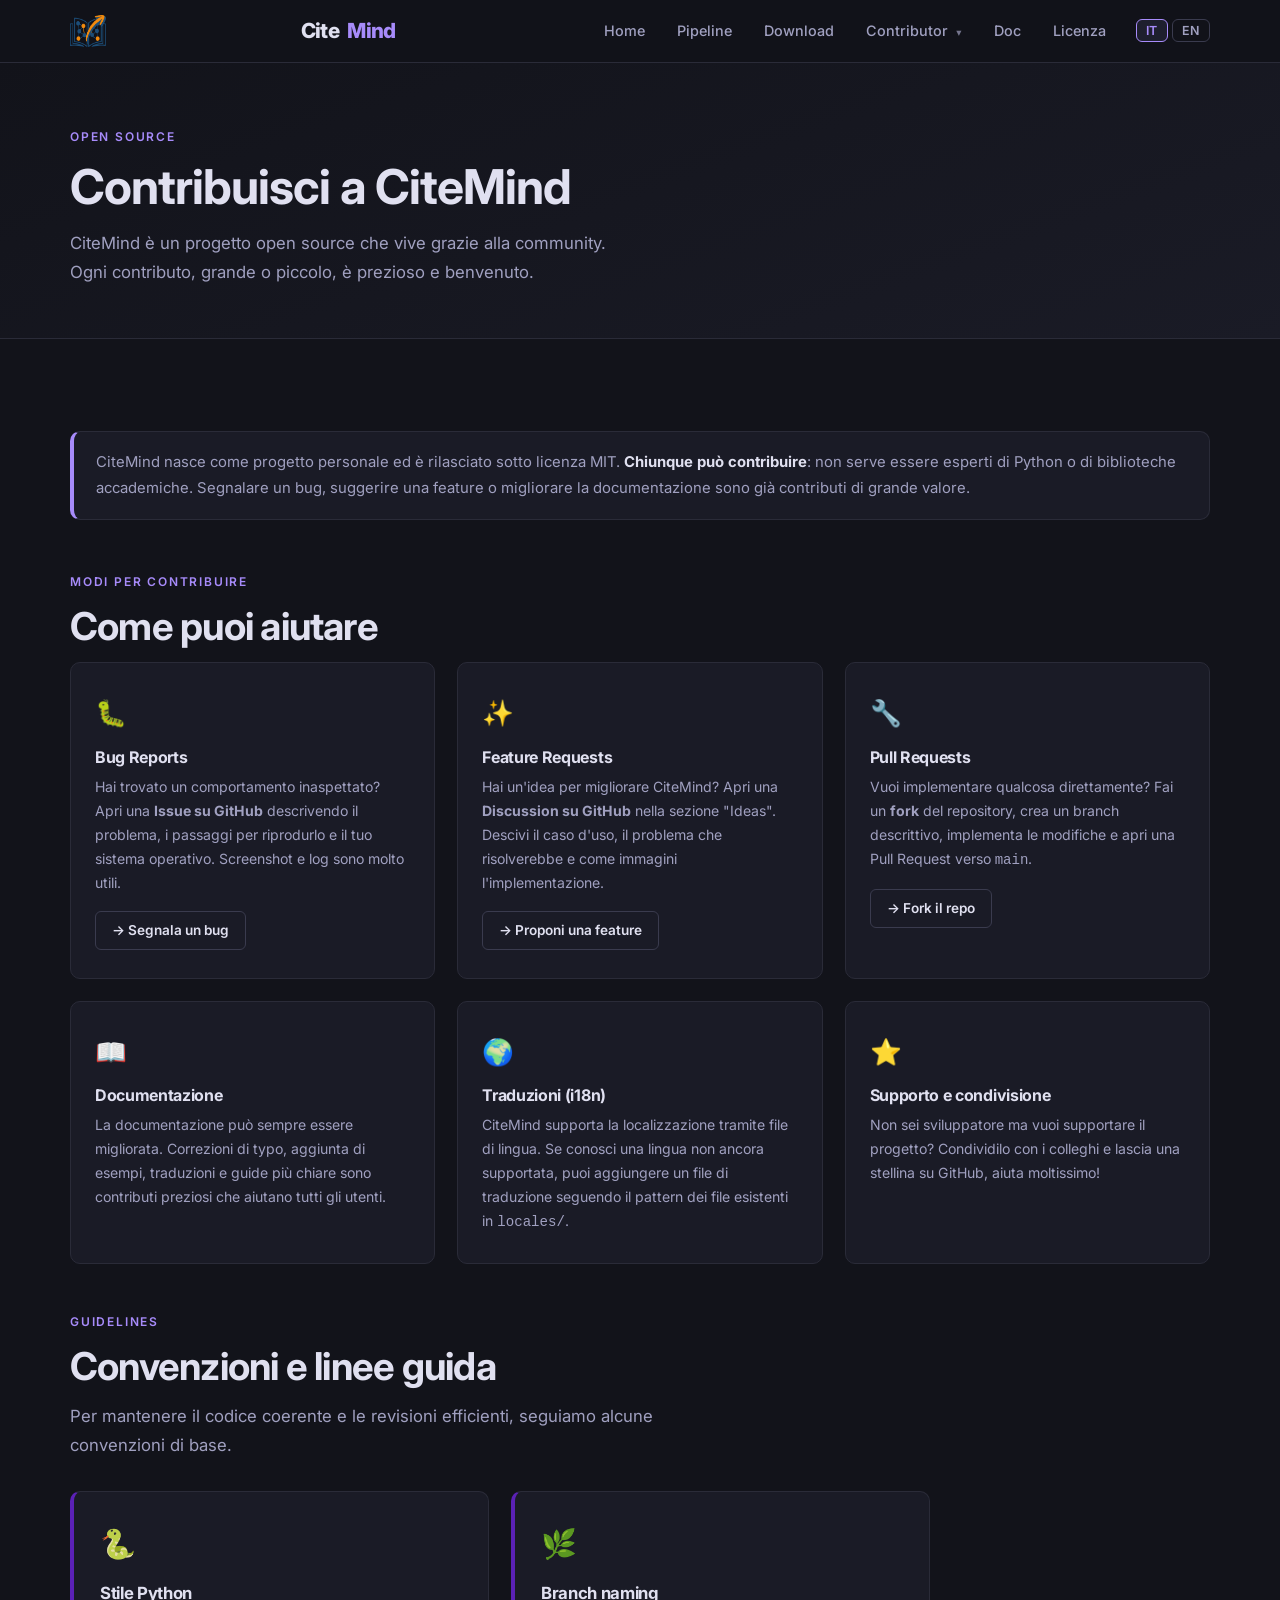
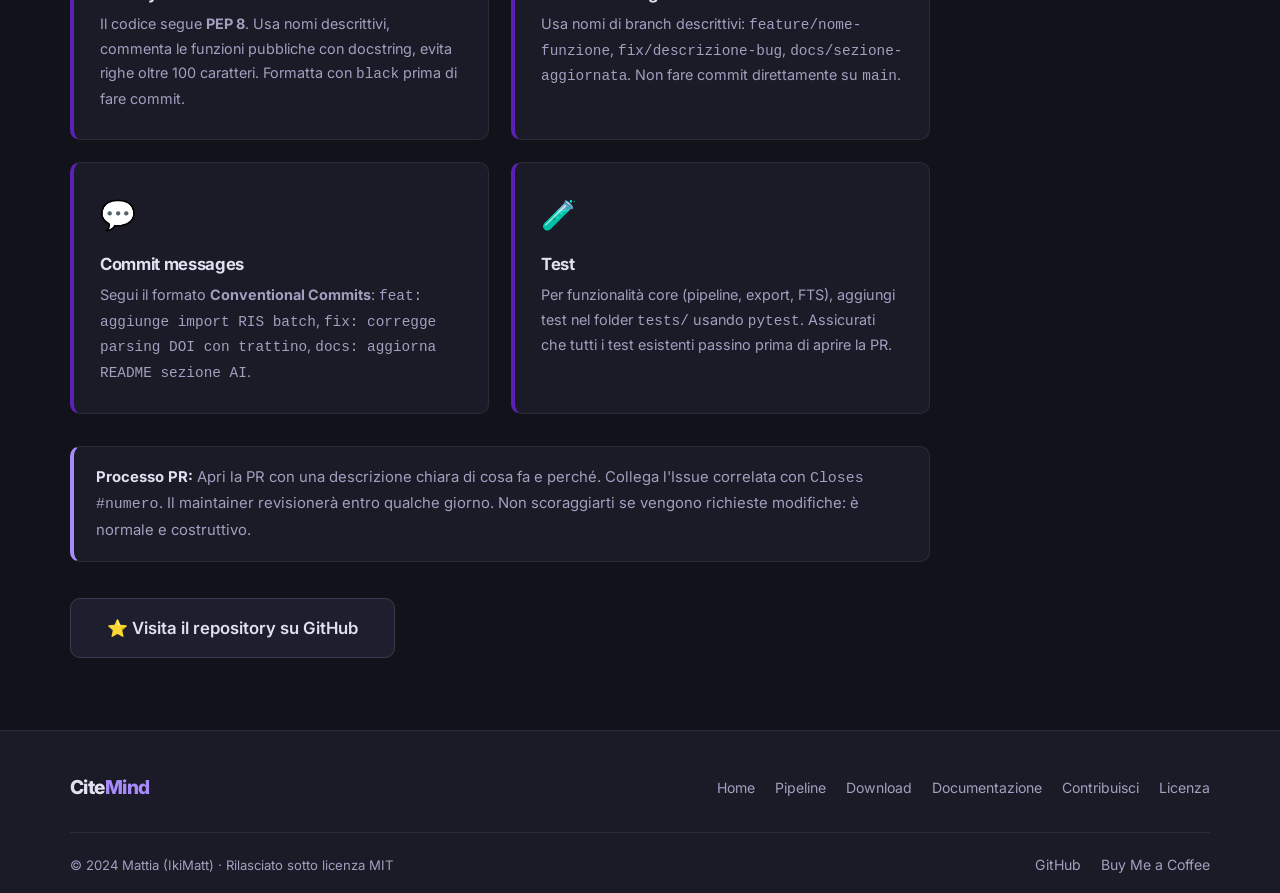
==== contributor.html @ 0aa98cbd "Update contributor.html" ====
<!DOCTYPE html>
<html lang="it">
<head>
  <meta charset="UTF-8" />
  <meta name="viewport" content="width=device-width, initial-scale=1.0" />
  <title>
    <span class="lang-it">Contributor – CiteMind</span>
    <span class="lang-en">Contribute – CiteMind</span>
  </title>
  <meta name="description" class="lang-it" content="Scopri come contribuire a CiteMind: bug report, feature request, pull request. Il progetto è open source e accoglie contributi dalla community." />
  <meta name="description" class="lang-en" content="Discover how to contribute to CiteMind: bug reports, feature requests, pull requests. The project is open-source and welcomes community contributions." />
  <link rel="preconnect" href="https://fonts.googleapis.com" />
  <link rel="preconnect" href="https://fonts.gstatic.com" crossorigin />
  <link href="https://fonts.googleapis.com/css2?family=Inter:wght@400;500;600;700;800&display=swap" rel="stylesheet" />
  <link rel="stylesheet" href="style.css" />
  <script src="lang.js"></script>
</head>
<body>

<!-- ── Header ─────────────────────────────────────────────── -->
<header>
  <nav class="container">
    <img src="Logo.png" alt="CiteMind Logo" class="logo-img" width="36" height="32">
    <a href="index.html" class="nav-logo">Cite<span class="logo-accent">Mind</span></a>
    <ul class="nav-links">
      <li><a href="index.html">Home</a></li>
      <li><a href="pipeline.html">Pipeline</a></li>
      <li><a href="download.html">Download</a></li>
      <li class="dropdown">
        <span class="active">Contributor <span class="dropdown-caret">▾</span></span>
        <ul class="dropdown-menu">
          <li><a href="contributor.html"><span class="lang-it">Come contribuire</span><span class="lang-en">How to contribute</span></a></li>
          <li><a href="creator.html"><span class="lang-it">Il Creatore</span><span class="lang-en">The Creator</span></a></li>
        </ul>
      </li>
      <li><a href="doc.html">Doc</a></li>
      <li><a href="licence.html"><span class="lang-it">Licenza</span><span class="lang-en">Licence</span></a></li>
      <li class="lang-switcher">
        <button class="lang-btn" data-lang="it">IT</button>
        <button class="lang-btn" data-lang="en">EN</button>
      </li>
    </ul>
  </nav>
</header>

<!-- ── Page Hero ──────────────────────────────────────────── -->
<section class="page-hero">
  <div class="container">
    <div class="section-label">Open Source</div>
    <h1>
      <span class="lang-it">Contribuisci a CiteMind</span>
      <span class="lang-en">Contribute to CiteMind</span>
    </h1>
    <p>
      <span class="lang-it">CiteMind è un progetto open source che vive grazie alla community. Ogni contributo, grande o piccolo, è prezioso e benvenuto.</span>
      <span class="lang-en">CiteMind is an open-source project that welcomes contributions of all kinds. Whether you find a bug, have an idea, or want to write code — every contribution counts.</span>
    </p>
  </div>
</section>

<!-- ── Intro ──────────────────────────────────────────────── -->
<section>
  <div class="container">
    <div class="info-box">
      <p>
        <span class="lang-it">CiteMind nasce come progetto personale ed è rilasciato sotto licenza MIT. <strong>Chiunque può contribuire</strong>: non serve essere esperti di Python o di biblioteche accademiche. Segnalare un bug, suggerire una feature o migliorare la documentazione sono già contributi di grande valore.</span>
        <span class="lang-en">CiteMind started as a personal project and is released under the MIT licence. <strong>Anyone can contribute</strong>: you don't need to be an expert in Python or academic libraries. Reporting a bug, suggesting a feature, or improving the documentation are already highly valuable contributions.</span>
      </p>
    </div>

    <div style="margin-top: 52px;">
      <div class="section-label">
        <span class="lang-it">Modi per contribuire</span>
        <span class="lang-en">Ways to contribute</span>
      </div>
      <h2 class="section-title">
        <span class="lang-it">Come puoi aiutare</span>
        <span class="lang-en">How to contribute</span>
      </h2>
    </div>

    <div class="contrib-grid">

      <div class="contrib-card">
        <div class="contrib-icon">🐛</div>
        <h3>
          <span class="lang-it">Bug Reports</span>
          <span class="lang-en">Bug Reports</span>
        </h3>
        <p>
          <span class="lang-it">Hai trovato un comportamento inaspettato? Apri una <strong>Issue su GitHub</strong> descrivendo il problema, i passaggi per riprodurlo e il tuo sistema operativo. Screenshot e log sono molto utili.</span>
          <span class="lang-en">Found a bug? Open an issue on GitHub with steps to reproduce it, the expected vs actual behaviour, and your OS version. Screenshots and logs are very useful.</span>
        </p>
        <div style="margin-top: 16px;">
          <a href="https://github.com/IkiMatt/CiteMind/issues/new?template=bug_report.md" target="_blank" rel="noopener" class="btn btn-secondary" style="font-size:.85rem; padding: 7px 16px;">
            <span class="lang-it">→ Segnala un bug</span>
            <span class="lang-en">→ Report a bug</span>
          </a>
        </div>
      </div>

      <div class="contrib-card">
        <div class="contrib-icon">✨</div>
        <h3>
          <span class="lang-it">Feature Requests</span>
          <span class="lang-en">Feature Requests</span>
        </h3>
        <p>
          <span class="lang-it">Hai un'idea per migliorare CiteMind? Apri una <strong>Discussion su GitHub</strong> nella sezione "Ideas". Descivi il caso d'uso, il problema che risolverebbe e come immagini l'implementazione.</span>
          <span class="lang-en">Have an idea for a new feature? Open a GitHub Discussion to share it with the community. Describe the use case, the problem it solves, and how you envision the implementation.</span>
        </p>
        <div style="margin-top: 16px;">
          <a href="https://github.com/IkiMatt/CiteMind/discussions/new?category=ideas" target="_blank" rel="noopener" class="btn btn-secondary" style="font-size:.85rem; padding: 7px 16px;">
            <span class="lang-it">→ Proponi una feature</span>
            <span class="lang-en">→ Propose a feature</span>
          </a>
        </div>
      </div>

      <div class="contrib-card">
        <div class="contrib-icon">🔧</div>
        <h3>
          <span class="lang-it">Pull Requests</span>
          <span class="lang-en">Pull Requests</span>
        </h3>
        <p>
          <span class="lang-it">Vuoi implementare qualcosa direttamente? Fai un <strong>fork</strong> del repository, crea un branch descrittivo, implementa le modifiche e apri una Pull Request verso <code>main</code>.</span>
          <span class="lang-en">Fork the repository, create a descriptive branch, make your changes and open a Pull Request with a clear description towards <code>main</code>.</span>
        </p>
        <div style="margin-top: 16px;">
          <a href="https://github.com/IkiMatt/CiteMind/fork" target="_blank" rel="noopener" class="btn btn-secondary" style="font-size:.85rem; padding: 7px 16px;">
            <span class="lang-it">→ Fork il repo</span>
            <span class="lang-en">→ Fork the repo</span>
          </a>
        </div>
      </div>

      <div class="contrib-card">
        <div class="contrib-icon">📖</div>
        <h3>
          <span class="lang-it">Documentazione</span>
          <span class="lang-en">Documentation</span>
        </h3>
        <p>
          <span class="lang-it">La documentazione può sempre essere migliorata. Correzioni di typo, aggiunta di esempi, traduzioni e guide più chiare sono contributi preziosi che aiutano tutti gli utenti.</span>
          <span class="lang-en">Help improve documentation, fix typos or translate content. Even small improvements make a big difference.</span>
        </p>
      </div>

      <div class="contrib-card">
        <div class="contrib-icon">🌍</div>
        <h3>
          <span class="lang-it">Traduzioni (i18n)</span>
          <span class="lang-en">Translations</span>
        </h3>
        <p>
          <span class="lang-it">CiteMind supporta la localizzazione tramite file di lingua. Se conosci una lingua non ancora supportata, puoi aggiungere un file di traduzione seguendo il pattern dei file esistenti in <code>locales/</code>.</span>
          <span class="lang-en">CiteMind already supports i18n. Add or improve a translation by editing the language files in the repo.</span>
        </p>
      </div>

      <div class="contrib-card">
        <div class="contrib-icon">⭐</div>
        <h3>
          <span class="lang-it">Supporto e condivisione</span>
          <span class="lang-en">Star & Share</span>
        </h3>
        <p>
          <span class="lang-it">Non sei sviluppatore ma vuoi supportare il progetto? Condividilo con i colleghi e lascia una stellina su GitHub, aiuta moltissimo!</span>
          <span class="lang-en">The simplest way to support CiteMind: star it on GitHub and share it with colleagues who do academic research.</span>
        </p>
      </div>

    </div>

    <!-- Guidelines -->
    <div style="margin-top: 16px;">
      <div class="section-label">Guidelines</div>
      <h2 class="section-title">
        <span class="lang-it">Convenzioni e linee guida</span>
        <span class="lang-en">Conventions and guidelines</span>
      </h2>
      <p class="section-sub" style="margin-bottom: 32px;">
        <span class="lang-it">Per mantenere il codice coerente e le revisioni efficienti, seguiamo alcune convenzioni di base.</span>
        <span class="lang-en">To keep the code consistent and reviews efficient, we follow some basic conventions.</span>
      </p>
    </div>

    <div class="feature-grid" style="grid-template-columns: repeat(2, 1fr); max-width: 860px;">
      <div class="feature-card">
        <span class="card-icon">🐍</span>
        <h3>
          <span class="lang-it">Stile Python</span>
          <span class="lang-en">Python Style</span>
        </h3>
        <p>
          <span class="lang-it">Il codice segue <strong>PEP 8</strong>. Usa nomi descrittivi, commenta le funzioni pubbliche con docstring, evita righe oltre 100 caratteri. Formatta con <code>black</code> prima di fare commit.</span>
          <span class="lang-en">The code follows <strong>PEP 8</strong>. Use descriptive names, comment public functions with docstrings, avoid lines over 100 characters. Format with <code>black</code> before committing.</span>
        </p>
      </div>
      <div class="feature-card">
        <span class="card-icon">🌿</span>
        <h3>
          <span class="lang-it">Branch naming</span>
          <span class="lang-en">Branch naming</span>
        </h3>
        <p>
          <span class="lang-it">Usa nomi di branch descrittivi: <code>feature/nome-funzione</code>, <code>fix/descrizione-bug</code>, <code>docs/sezione-aggiornata</code>. Non fare commit direttamente su <code>main</code>.</span>
          <span class="lang-en">Use descriptive branch names: <code>feature/feature-name</code>, <code>fix/bug-description</code>, <code>docs/updated-section</code>. Do not commit directly to <code>main</code>.</span>
        </p>
      </div>
      <div class="feature-card">
        <span class="card-icon">💬</span>
        <h3>
          <span class="lang-it">Commit messages</span>
          <span class="lang-en">Commit messages</span>
        </h3>
        <p>
          <span class="lang-it">Segui il formato <strong>Conventional Commits</strong>: <code>feat: aggiunge import RIS batch</code>, <code>fix: corregge parsing DOI con trattino</code>, <code>docs: aggiorna README sezione AI</code>.</span>
          <span class="lang-en">Follow the <strong>Conventional Commits</strong> format: <code>feat: adds batch RIS import</code>, <code>fix: fixes DOI parsing with dash</code>, <code>docs: updates AI section in README</code>.</span>
        </p>
      </div>
      <div class="feature-card">
        <span class="card-icon">🧪</span>
        <h3>
          <span class="lang-it">Test</span>
          <span class="lang-en">Tests</span>
        </h3>
        <p>
          <span class="lang-it">Per funzionalità core (pipeline, export, FTS), aggiungi test nel folder <code>tests/</code> usando <code>pytest</code>. Assicurati che tutti i test esistenti passino prima di aprire la PR.</span>
          <span class="lang-en">For core features (pipeline, export, FTS), add tests in the <code>tests/</code> folder using <code>pytest</code>. Ensure all existing tests pass before opening the PR.</span>
        </p>
      </div>
    </div>

    <div class="info-box" style="margin-top: 32px; max-width: 860px;">
      <p>
        <span class="lang-it"><strong>Processo PR:</strong> Apri la PR con una descrizione chiara di cosa fa e perché. Collega l'Issue correlata con <code>Closes #numero</code>. Il maintainer revisionerà entro qualche giorno. Non scoraggiarti se vengono richieste modifiche: è normale e costruttivo.</span>
        <span class="lang-en"><strong>PR Process:</strong> Open the PR with a clear description of what it does and why. Link the related Issue with <code>Closes #number</code>. The maintainer will review within a few days. Do not get discouraged if changes are requested: it is normal and constructive.</span>
      </p>
    </div>

    <div style="margin-top: 36px;">
      <a href="https://github.com/IkiMatt/CiteMind" target="_blank" rel="noopener" class="btn github-btn btn-large">
        <span class="lang-it">⭐ Visita il repository su GitHub</span>
        <span class="lang-en">⭐ View on GitHub</span>
      </a>
    </div>

  </div>
</section>

<!-- ── Footer ─────────────────────────────────────────────── -->
<footer>
  <div class="container">
    <div class="footer-inner">
      <div class="footer-logo">Cite<span>Mind</span></div>
      <div class="footer-links">
        <a href="index.html">Home</a>
        <a href="pipeline.html">Pipeline</a>
        <a href="download.html">Download</a>
        <a href="doc.html"><span class="lang-it">Documentazione</span><span class="lang-en">Documentation</span></a>
        <a href="contributor.html"><span class="lang-it">Contribuisci</span><span class="lang-en">Contribute</span></a>
        <a href="licence.html"><span class="lang-it">Licenza</span><span class="lang-en">Licence</span></a>
      </div>
    </div>
    <div class="footer-bottom">
      <p>© 2024 Mattia (IkiMatt) · <span class="lang-it">Rilasciato sotto licenza MIT</span><span class="lang-en">Released under MIT License</span></p>
      <div class="footer-links">
        <a href="https://github.com/IkiMatt/CiteMind" target="_blank" rel="noopener">GitHub</a>
        <a href="https://buymeacoffee.com/ikimattia" target="_blank" rel="noopener">Buy Me a Coffee</a>
      </div>
    </div>
  </div>
</footer>

</body>
</html>
---- style.css ----
/* ============================================================
   CiteMind – style.css  (Dark Theme)
   ============================================================ */

/* ── Custom Properties ────────────────────────────────────── */
:root {
  --bg-base:        #12131a;
  --bg-surface:     #1a1b26;
  --bg-input:       #1e1f2e;
  --fg-base:        #e0e0f0;
  --fg-muted:       #a0a0c0;
  --accent:         #5b21b6;
  --accent-hover:   #6d28d9;
  --accent-light:   #7c3aed;
  --accent-badge:   #a78bfa;
  --border:         #2a2b38;
  --border-input:   #3a3b4e;
  --autosave:       #34d399;
  --danger:         #fca5a5;

  --radius-sm:  6px;
  --radius-md:  10px;
  --radius-lg:  16px;
  --shadow:     0 4px 24px rgba(0,0,0,.45);
  --transition: .2s ease;
  --font-body:  'Inter', system-ui, sans-serif;
  --font-mono:  'Fira Code', 'Consolas', monospace;
}

/* ── Reset ────────────────────────────────────────────────── */
*, *::before, *::after { box-sizing: border-box; margin: 0; padding: 0; }
html {
  scroll-behavior: smooth;
  font-size: 16px;
  background-color: var(--bg-base);
  color: var(--fg-base);
}

body {
  font-family: var(--font-body);
  background: var(--bg-base);
  color: var(--fg-base);
  line-height: 1.7;
  min-height: 100vh;
  display: flex;
  flex-direction: column;
}

a { color: var(--accent-badge); text-decoration: none; transition: color var(--transition); }
a:hover { color: var(--accent-light); }

img { max-width: 100%; display: block; }

h1, h2, h3, h4 {
  line-height: 1.25;
  font-weight: 700;
  letter-spacing: -.02em;
}

p { color: var(--fg-muted); }

ul { list-style: none; }

/* ── Layout helpers ───────────────────────────────────────── */
.container {
  width: min(1140px, 94vw);
  margin-inline: auto;
}

section {
  padding: 72px 0;
}

.section-label {
  font-size: .75rem;
  font-weight: 600;
  letter-spacing: .15em;
  text-transform: uppercase;
  color: var(--accent-badge);
  margin-bottom: 10px;
}

.section-title {
  font-size: clamp(1.6rem, 3.5vw, 2.4rem);
  color: var(--fg-base);
  margin-bottom: 12px;
}

.section-sub {
  font-size: 1.05rem;
  color: var(--fg-muted);
  max-width: 620px;
  margin-bottom: 48px;
}

/* ── Sticky Header & Nav ──────────────────────────────────── */
header {
  position: sticky;
  top: 0;
  z-index: 100;
  background: rgba(18, 19, 26, .92);
  backdrop-filter: blur(12px);
  -webkit-backdrop-filter: blur(12px);
  border-bottom: 1px solid var(--border);
}

nav {
  display: flex;
  align-items: center;
  justify-content: space-between;
  height: 62px;
  gap: 24px;
}

.nav-logo {
  font-size: 1.3rem;
  font-weight: 800;
  color: var(--fg-base);
  letter-spacing: -.03em;
  display: flex;
  align-items: center;
  gap: 8px;
}

.nav-logo span.logo-accent { color: var(--accent-badge); }

.nav-links {
  display: flex;
  align-items: center;
  gap: 4px;
  flex-wrap: wrap;
}

.nav-links > li {
  position: relative;
}

.nav-links > li > a,
.nav-links > li > span {
  display: block;
  padding: 6px 14px;
  border-radius: var(--radius-sm);
  font-size: .9rem;
  font-weight: 500;
  color: var(--fg-muted);
  cursor: pointer;
  transition: background var(--transition), color var(--transition);
  white-space: nowrap;
}

.nav-links > li > a:hover,
.nav-links > li:hover > span {
  background: var(--bg-input);
  color: var(--fg-base);
}

.nav-links > li > a.active {
  color: var(--accent-badge);
  background: rgba(91,33,182,.15);
}

/* Dropdown — the transparent padding-top bridges the gap between
   the trigger and the menu so the hover state is never lost. */
.dropdown { position: relative; }

.dropdown-menu {
  display: none;
  position: absolute;
  top: 100%;           /* flush with parent bottom — no gap */
  left: 0;
  min-width: 180px;
  background: var(--bg-surface);
  border: 1px solid var(--border);
  border-radius: var(--radius-md);
  box-shadow: var(--shadow);
  padding: 6px;
  padding-top: 12px;   /* visual offset achieved via internal padding, not margin */
  z-index: 200;
}

.dropdown:hover .dropdown-menu,
.dropdown.open .dropdown-menu { display: block; }

/* Invisible bridge between the trigger and the visible menu box */
.dropdown-menu::before {
  content: '';
  position: absolute;
  top: -12px;
  left: 0;
  right: 0;
  height: 12px;
}

.dropdown-menu a {
  display: block;
  padding: 8px 14px;
  border-radius: var(--radius-sm);
  font-size: .88rem;
  color: var(--fg-muted);
  transition: background var(--transition), color var(--transition);
}

.dropdown-menu a:hover {
  background: var(--bg-input);
  color: var(--fg-base);
}

.dropdown-caret { font-size: .65rem; margin-left: 4px; opacity: .7; }

/* ── Language switcher ────────────────────────────────────── */
.lang-switcher {
  display: flex;
  align-items: center;
  gap: 4px;
  margin-left: 12px;
}

.lang-btn {
  background: transparent;
  border: 1px solid var(--border-input);
  border-radius: var(--radius-sm);
  color: var(--fg-muted);
  font-size: .78rem;
  font-weight: 600;
  padding: 3px 9px;
  cursor: pointer;
  letter-spacing: .05em;
  transition: background var(--transition), color var(--transition), border-color var(--transition);
  font-family: var(--font-body);
}

.lang-btn:hover,
.lang-btn.active {
  background: var(--bg-input);
  border-color: var(--accent-badge);
  color: var(--accent-badge);
}

/* Hide/show language layers */
.lang-en { display: none !important; }

html[data-lang="en"] .lang-it,
body[data-lang="en"] .lang-it { display: none !important; }

html[data-lang="en"] .lang-en,
body[data-lang="en"] .lang-en { display: inline !important; }

html[data-lang="en"] .lang-btn[data-lang="en"],
body[data-lang="en"] .lang-btn[data-lang="en"] { background: var(--bg-input); border-color: var(--accent-badge); color: var(--accent-badge); }

html:not([data-lang="en"]) .lang-btn[data-lang="it"],
body:not([data-lang="en"]) .lang-btn[data-lang="it"] { background: var(--bg-input); border-color: var(--accent-badge); color: var(--accent-badge); }

/* ── Hero ─────────────────────────────────────────────────── */
.hero {
  background: linear-gradient(160deg, var(--bg-base) 0%, var(--bg-surface) 60%, #1c1535 100%);
  text-align: center;
  padding: 110px 0 90px;
  position: relative;
  overflow: hidden;
}

.hero::before {
  content: '';
  position: absolute;
  inset: 0;
  background: radial-gradient(ellipse 60% 50% at 50% 0%, rgba(91,33,182,.18) 0%, transparent 70%);
  pointer-events: none;
}

.hero-badge {
  display: inline-flex;
  align-items: center;
  gap: 6px;
  background: rgba(167,139,250,.12);
  border: 1px solid rgba(167,139,250,.25);
  color: var(--accent-badge);
  font-size: .78rem;
  font-weight: 600;
  letter-spacing: .1em;
  text-transform: uppercase;
  padding: 4px 14px;
  border-radius: 999px;
  margin-bottom: 24px;
}

.hero h1 {
  font-size: clamp(2.8rem, 7vw, 5rem);
  background: linear-gradient(135deg, #e0e0f0 30%, var(--accent-badge) 100%);
  -webkit-background-clip: text;
  -webkit-text-fill-color: transparent;
  background-clip: text;
  margin-bottom: 20px;
}

.hero-tagline {
  font-size: clamp(1.05rem, 2.2vw, 1.3rem);
  color: var(--fg-muted);
  max-width: 580px;
  margin: 0 auto 36px;
}

.hero-cta {
  display: flex;
  gap: 14px;
  justify-content: center;
  flex-wrap: wrap;
}

/* ── Buttons ──────────────────────────────────────────────── */
.btn {
  display: inline-flex;
  align-items: center;
  gap: 8px;
  padding: 11px 24px;
  border-radius: var(--radius-sm);
  font-size: .95rem;
  font-weight: 600;
  cursor: pointer;
  border: none;
  transition: background var(--transition), transform var(--transition), box-shadow var(--transition);
  text-decoration: none;
  white-space: nowrap;
}

.btn:active { transform: scale(.97); }

.btn-primary {
  background: var(--accent);
  color: #fff;
  box-shadow: 0 0 0 0 rgba(91,33,182,0);
}

.btn-primary:hover {
  background: var(--accent-hover);
  color: #fff;
  box-shadow: 0 4px 20px rgba(91,33,182,.45);
}

.btn-secondary {
  background: transparent;
  color: var(--fg-base);
  border: 1px solid var(--border-input);
}

.btn-secondary:hover {
  background: var(--bg-input);
  border-color: var(--accent-badge);
  color: var(--accent-badge);
}

.btn-large {
  padding: 15px 36px;
  font-size: 1.05rem;
  border-radius: var(--radius-md);
}

.bmc-btn {
  background: #ffdd00;
  color: #000;
  font-weight: 700;
}

.bmc-btn:hover {
  background: #ffe833;
  color: #000;
  box-shadow: 0 4px 18px rgba(255,220,0,.35);
}

.github-btn {
  background: var(--bg-input);
  color: var(--fg-base);
  border: 1px solid var(--border-input);
}

.github-btn:hover {
  border-color: var(--accent-badge);
  color: var(--accent-badge);
}

/* ── Feature Grid ─────────────────────────────────────────── */
.feature-grid {
  display: grid;
  grid-template-columns: repeat(3, 1fr);
  gap: 22px;
}

.feature-card {
  background: var(--bg-surface);
  border: 1px solid var(--border);
  border-left: 4px solid var(--accent);
  border-radius: var(--radius-md);
  padding: 28px 26px;
  transition: border-color var(--transition), box-shadow var(--transition), transform var(--transition);
}

.feature-card:hover {
  border-left-color: var(--accent-badge);
  box-shadow: 0 6px 28px rgba(91,33,182,.2);
  transform: translateY(-3px);
}

.feature-card .card-icon {
  font-size: 1.8rem;
  margin-bottom: 14px;
  display: block;
}

.feature-card h3 {
  font-size: 1.05rem;
  color: var(--fg-base);
  margin-bottom: 8px;
}

.feature-card p {
  font-size: .9rem;
  color: var(--fg-muted);
}

/* ── Pipeline Steps ───────────────────────────────────────── */
.pipeline-steps {
  display: flex;
  flex-direction: column;
  gap: 0;
  position: relative;
  padding-left: 28px;
}

.pipeline-steps::before {
  content: '';
  position: absolute;
  left: 22px;
  top: 32px;
  bottom: 32px;
  width: 2px;
  background: linear-gradient(to bottom, var(--accent), var(--accent-badge));
  border-radius: 2px;
}

.step {
  display: flex;
  gap: 22px;
  align-items: flex-start;
  padding: 24px 0;
  position: relative;
}

.step-number {
  flex-shrink: 0;
  width: 44px;
  height: 44px;
  border-radius: 50%;
  background: var(--accent);
  color: #fff;
  display: flex;
  align-items: center;
  justify-content: center;
  font-weight: 800;
  font-size: 1rem;
  position: relative;
  z-index: 1;
  box-shadow: 0 0 0 4px var(--bg-base);
  transition: background var(--transition), box-shadow var(--transition);
}

.step:hover .step-number {
  background: var(--accent-badge);
  box-shadow: 0 0 0 4px var(--bg-base), 0 0 16px rgba(167,139,250,.4);
}

.step-body {
  background: var(--bg-surface);
  border: 1px solid var(--border);
  border-radius: var(--radius-md);
  padding: 20px 24px;
  flex: 1;
  transition: border-color var(--transition);
}

.step:hover .step-body { border-color: var(--border-input); }

.step-body h3 {
  font-size: 1rem;
  color: var(--fg-base);
  margin-bottom: 6px;
}

.step-body p {
  font-size: .9rem;
  color: var(--fg-muted);
  margin: 0;
}

.step-body .tag-list {
  display: flex;
  flex-wrap: wrap;
  gap: 6px;
  margin-top: 10px;
}

/* ── Tags / Pills ─────────────────────────────────────────── */
.tag {
  display: inline-block;
  padding: 3px 10px;
  border-radius: 999px;
  font-size: .75rem;
  font-weight: 600;
  letter-spacing: .04em;
  background: rgba(167,139,250,.12);
  color: var(--accent-badge);
  border: 1px solid rgba(167,139,250,.2);
}

.tag-green {
  background: rgba(52,211,153,.1);
  color: var(--autosave);
  border-color: rgba(52,211,153,.2);
}

.tag-red {
  background: rgba(252,165,165,.1);
  color: var(--danger);
  border-color: rgba(252,165,165,.2);
}

/* ── Code Block ───────────────────────────────────────────── */
.code-block {
  background: var(--bg-input);
  border: 1px solid var(--border-input);
  border-radius: var(--radius-md);
  padding: 22px 26px;
  overflow-x: auto;
  margin: 20px 0;
  position: relative;
}

.code-block code {
  font-family: var(--font-mono);
  font-size: .88rem;
  color: var(--accent-badge);
  white-space: pre;
  display: block;
  line-height: 1.7;
}

.code-block .comment { color: var(--fg-muted); }
.code-block .keyword { color: #93c5fd; }
.code-block .string  { color: var(--autosave); }

/* ── Tables ───────────────────────────────────────────────── */
.table-wrap {
  overflow-x: auto;
  border-radius: var(--radius-md);
  border: 1px solid var(--border);
}

table {
  width: 100%;
  border-collapse: collapse;
  font-size: .9rem;
}

thead tr {
  background: var(--bg-input);
}

thead th {
  padding: 13px 18px;
  text-align: left;
  color: var(--accent-badge);
  font-size: .8rem;
  font-weight: 700;
  letter-spacing: .08em;
  text-transform: uppercase;
  border-bottom: 1px solid var(--border);
}

tbody tr {
  border-bottom: 1px solid var(--border);
  transition: background var(--transition);
}

tbody tr:last-child { border-bottom: none; }

tbody tr:hover { background: var(--bg-input); }

tbody td {
  padding: 12px 18px;
  color: var(--fg-muted);
  vertical-align: top;
}

tbody td:first-child { color: var(--fg-base); font-weight: 500; }

/* ── Doc Section ──────────────────────────────────────────── */
.doc-section {
  margin-bottom: 56px;
}

.doc-section h2 {
  font-size: 1.4rem;
  color: var(--fg-base);
  margin-bottom: 14px;
  padding-bottom: 10px;
  border-bottom: 1px solid var(--border);
}

.doc-section h3 {
  font-size: 1.05rem;
  color: var(--accent-badge);
  margin: 20px 0 8px;
}

.doc-section p,
.doc-section li {
  font-size: .95rem;
  color: var(--fg-muted);
  margin-bottom: 6px;
}

.doc-section ul {
  list-style: disc;
  padding-left: 22px;
}

.doc-section ul li { margin-bottom: 4px; }

/* ── Info / Highlight Box ─────────────────────────────────── */
.info-box {
  background: var(--bg-surface);
  border: 1px solid var(--border);
  border-left: 4px solid var(--accent-badge);
  border-radius: var(--radius-md);
  padding: 18px 22px;
  margin: 20px 0;
}

.info-box p {
  margin: 0;
  font-size: .93rem;
  color: var(--fg-muted);
}

.info-box strong { color: var(--fg-base); }

/* ── Shortcut table ───────────────────────────────────────── */
kbd {
  display: inline-block;
  background: var(--bg-input);
  border: 1px solid var(--border-input);
  border-radius: 4px;
  padding: 2px 8px;
  font-family: var(--font-mono);
  font-size: .8rem;
  color: var(--accent-badge);
}

/* ── Support / BMC section ────────────────────────────────── */
.support-section {
  background: var(--bg-surface);
  border: 1px solid var(--border);
  border-radius: var(--radius-lg);
  padding: 52px 40px;
  text-align: center;
}

.support-section h2 {
  font-size: 1.7rem;
  color: var(--fg-base);
  margin-bottom: 12px;
}

.support-section p {
  max-width: 520px;
  margin: 0 auto 28px;
}

.support-btn-group {
  display: flex;
  gap: 14px;
  justify-content: center;
  flex-wrap: wrap;
}

/* ── Profile Card ─────────────────────────────────────────── */
.profile-card {
  background: var(--bg-surface);
  border: 1px solid var(--border);
  border-radius: var(--radius-lg);
  padding: 48px 40px;
  max-width: 640px;
  margin: 0 auto;
  text-align: center;
}

.profile-avatar {
  width: 88px;
  height: 88px;
  border-radius: 50%;
  background: linear-gradient(135deg, var(--accent), var(--accent-badge));
  display: flex;
  align-items: center;
  justify-content: center;
  font-size: 2.4rem;
  margin: 0 auto 22px;
}

.profile-name {
  font-size: 1.6rem;
  color: var(--fg-base);
  margin-bottom: 4px;
}

.profile-handle {
  font-size: .9rem;
  color: var(--accent-badge);
  margin-bottom: 20px;
  font-family: var(--font-mono);
}

.profile-bio {
  color: var(--fg-muted);
  font-size: .97rem;
  margin-bottom: 28px;
  line-height: 1.75;
}

.profile-links {
  display: flex;
  gap: 12px;
  justify-content: center;
  flex-wrap: wrap;
}

/* ── Licence ──────────────────────────────────────────────── */
.licence-box {
  background: var(--bg-surface);
  border: 1px solid var(--border);
  border-radius: var(--radius-lg);
  padding: 40px 48px;
  max-width: 780px;
  margin: 0 auto;
}

.licence-box h1 {
  font-size: 1.9rem;
  color: var(--fg-base);
  margin-bottom: 8px;
}

.licence-box .meta {
  color: var(--fg-muted);
  font-size: .88rem;
  margin-bottom: 30px;
}

.licence-box p {
  font-size: .93rem;
  color: var(--fg-muted);
  margin-bottom: 16px;
  line-height: 1.8;
}

/* ── Contributor ──────────────────────────────────────────── */
.contrib-grid {
  display: grid;
  grid-template-columns: repeat(3, 1fr);
  gap: 22px;
  margin-bottom: 48px;
}

.contrib-card {
  background: var(--bg-surface);
  border: 1px solid var(--border);
  border-radius: var(--radius-md);
  padding: 28px 24px;
  transition: border-color var(--transition), transform var(--transition);
}

.contrib-card:hover {
  border-color: var(--accent-badge);
  transform: translateY(-2px);
}

.contrib-card .contrib-icon {
  font-size: 1.6rem;
  margin-bottom: 12px;
}

.contrib-card h3 {
  font-size: 1rem;
  color: var(--fg-base);
  margin-bottom: 8px;
}

.contrib-card p {
  font-size: .88rem;
  color: var(--fg-muted);
}

/* ── Footer ───────────────────────────────────────────────── */
footer {
  margin-top: auto;
  background: var(--bg-surface);
  border-top: 1px solid var(--border);
  padding: 40px 0 24px;
}

.footer-inner {
  display: flex;
  align-items: center;
  justify-content: space-between;
  flex-wrap: wrap;
  gap: 20px;
  margin-bottom: 28px;
}

.footer-logo {
  font-size: 1.2rem;
  font-weight: 800;
  color: var(--fg-base);
  letter-spacing: -.03em;
}

.footer-logo span { color: var(--accent-badge); }

.footer-links {
  display: flex;
  gap: 20px;
  flex-wrap: wrap;
}

.footer-links a {
  font-size: .88rem;
  color: var(--fg-muted);
}

.footer-links a:hover { color: var(--accent-badge); }

.footer-bottom {
  border-top: 1px solid var(--border);
  padding-top: 20px;
  display: flex;
  align-items: center;
  justify-content: space-between;
  flex-wrap: wrap;
  gap: 10px;
}

.footer-bottom p {
  font-size: .82rem;
  color: var(--fg-muted);
  margin: 0;
}

.footer-bottom a { color: var(--fg-muted); }
.footer-bottom a:hover { color: var(--accent-badge); }

/* ── Page intro banner ────────────────────────────────────── */
.page-hero {
  background: linear-gradient(160deg, var(--bg-base) 0%, var(--bg-surface) 100%);
  border-bottom: 1px solid var(--border);
  padding: 64px 0 52px;
}

.page-hero h1 {
  font-size: clamp(2rem, 5vw, 3rem);
  color: var(--fg-base);
  margin-bottom: 12px;
}

.page-hero p {
  font-size: 1.05rem;
  color: var(--fg-muted);
  max-width: 560px;
}

/* ── Download page ────────────────────────────────────────── */
.download-card {
  background: var(--bg-surface);
  border: 1px solid var(--border);
  border-radius: var(--radius-lg);
  padding: 44px 40px;
  text-align: center;
  max-width: 560px;
  margin: 0 auto 48px;
}

.download-card .version-badge {
  display: inline-block;
  background: rgba(52,211,153,.12);
  color: var(--autosave);
  border: 1px solid rgba(52,211,153,.25);
  border-radius: 999px;
  font-size: .8rem;
  font-weight: 700;
  padding: 4px 14px;
  letter-spacing: .08em;
  margin-bottom: 20px;
}

.download-card h2 {
  font-size: 1.5rem;
  color: var(--fg-base);
  margin-bottom: 10px;
}

.download-card p { margin-bottom: 24px; }

.req-list {
  background: var(--bg-input);
  border: 1px solid var(--border);
  border-radius: var(--radius-md);
  padding: 22px 26px;
  margin-top: 28px;
}

.req-list h3 {
  font-size: .85rem;
  font-weight: 700;
  letter-spacing: .1em;
  text-transform: uppercase;
  color: var(--accent-badge);
  margin-bottom: 14px;
}

.req-list ul {
  list-style: none;
  display: flex;
  flex-direction: column;
  gap: 8px;
}

.req-list li {
  font-size: .9rem;
  color: var(--fg-muted);
  display: flex;
  align-items: baseline;
  gap: 8px;
}

.req-list li::before {
  content: '›';
  color: var(--accent-badge);
  font-weight: 700;
}

/* ── Responsive ───────────────────────────────────────────── */
@media (max-width: 900px) {
  .feature-grid,
  .contrib-grid { grid-template-columns: repeat(2, 1fr); }
}

@media (max-width: 768px) {
  nav { flex-wrap: wrap; height: auto; padding: 10px 0; gap: 10px; }
  .nav-links { gap: 2px; }
  .nav-links > li > a,
  .nav-links > li > span { padding: 5px 10px; font-size: .82rem; }

  section { padding: 48px 0; }

  .hero { padding: 70px 0 60px; }

  .feature-grid,
  .contrib-grid { grid-template-columns: 1fr; }

  .pipeline-steps { padding-left: 12px; }
  .pipeline-steps::before { left: 22px; }

  .support-section { padding: 36px 22px; }

  .licence-box,
  .profile-card { padding: 30px 22px; }

  .footer-inner { flex-direction: column; align-items: flex-start; }
  .footer-bottom { flex-direction: column; align-items: flex-start; }

  .download-card { padding: 30px 20px; }
}

@media (max-width: 480px) {
  .hero h1 { font-size: 2.4rem; }
  .hero-cta { flex-direction: column; align-items: center; }
  .step { flex-direction: column; gap: 14px; padding: 18px 0; }
}
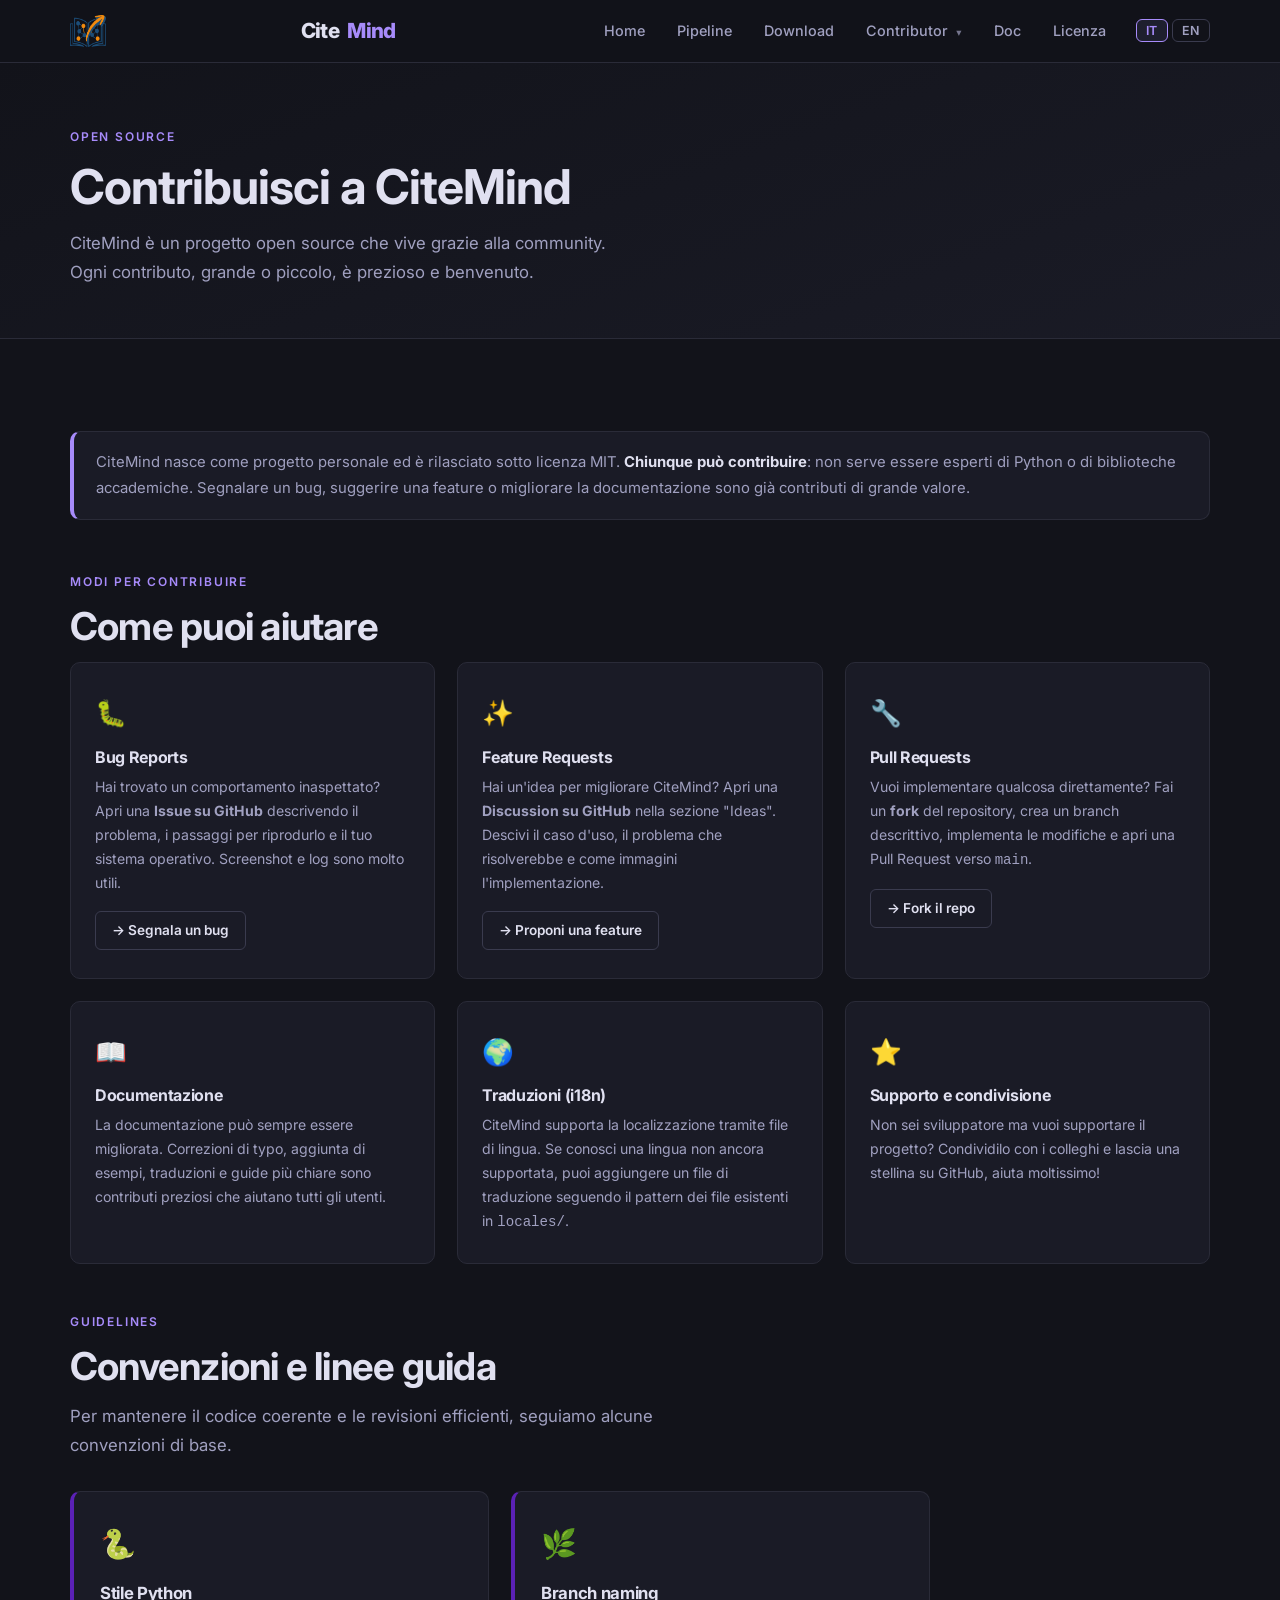
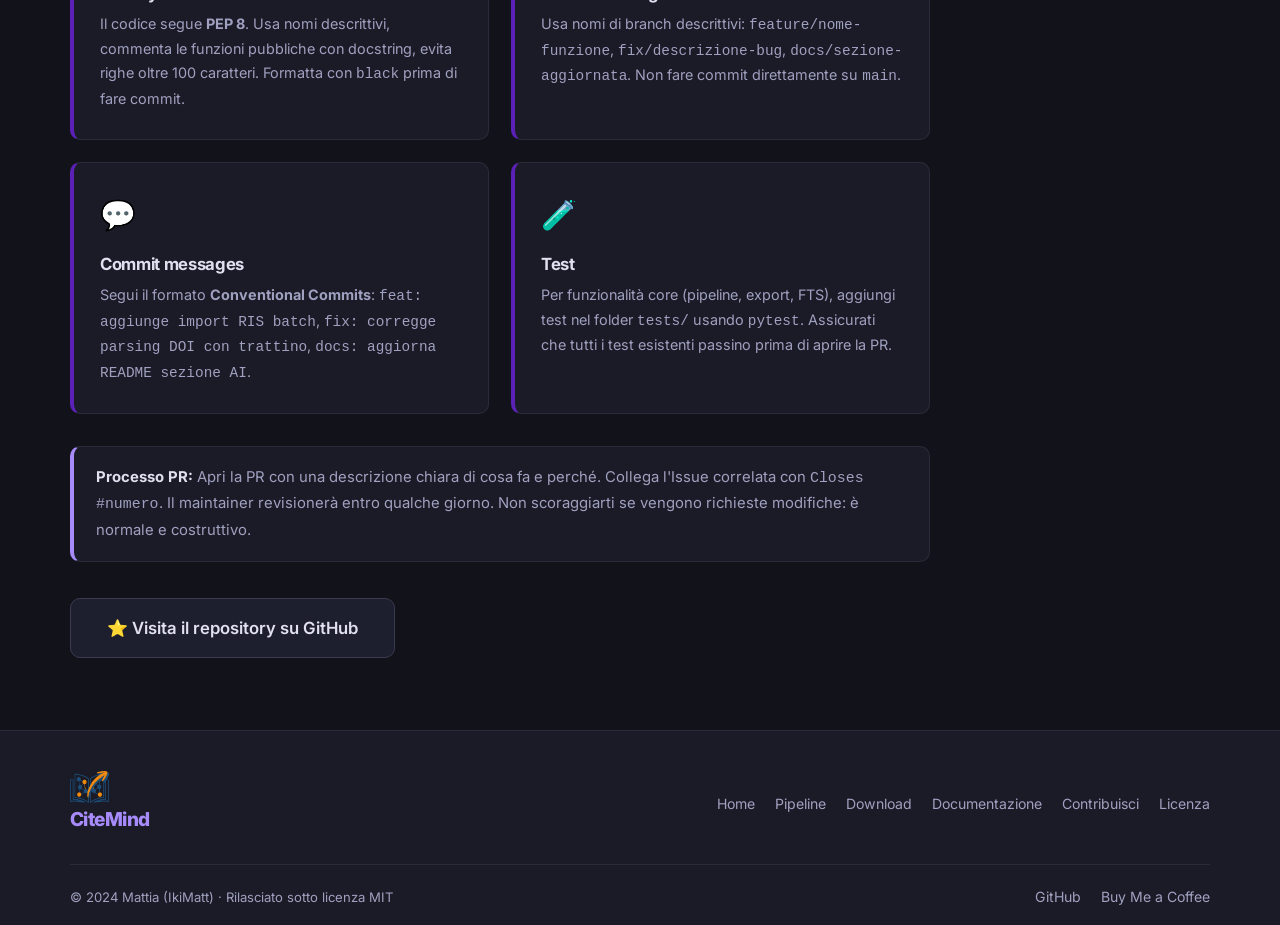
==== commit 359322b3: "Update footer logo in contributor.html" ====
--- a/contributor.html
+++ b/contributor.html
@@ -254,7 +254,10 @@
 <footer>
   <div class="container">
     <div class="footer-inner">
-      <div class="footer-logo">Cite<span>Mind</span></div>
+      <div class="footer-logo">
+        <img src="Logo.png" alt="CiteMind Logo" class="footer-logo-img" width="39" height="32">
+        <span>Cite<span>Mind</span></span>
+      </div>
       <div class="footer-links">
         <a href="index.html">Home</a>
         <a href="pipeline.html">Pipeline</a>
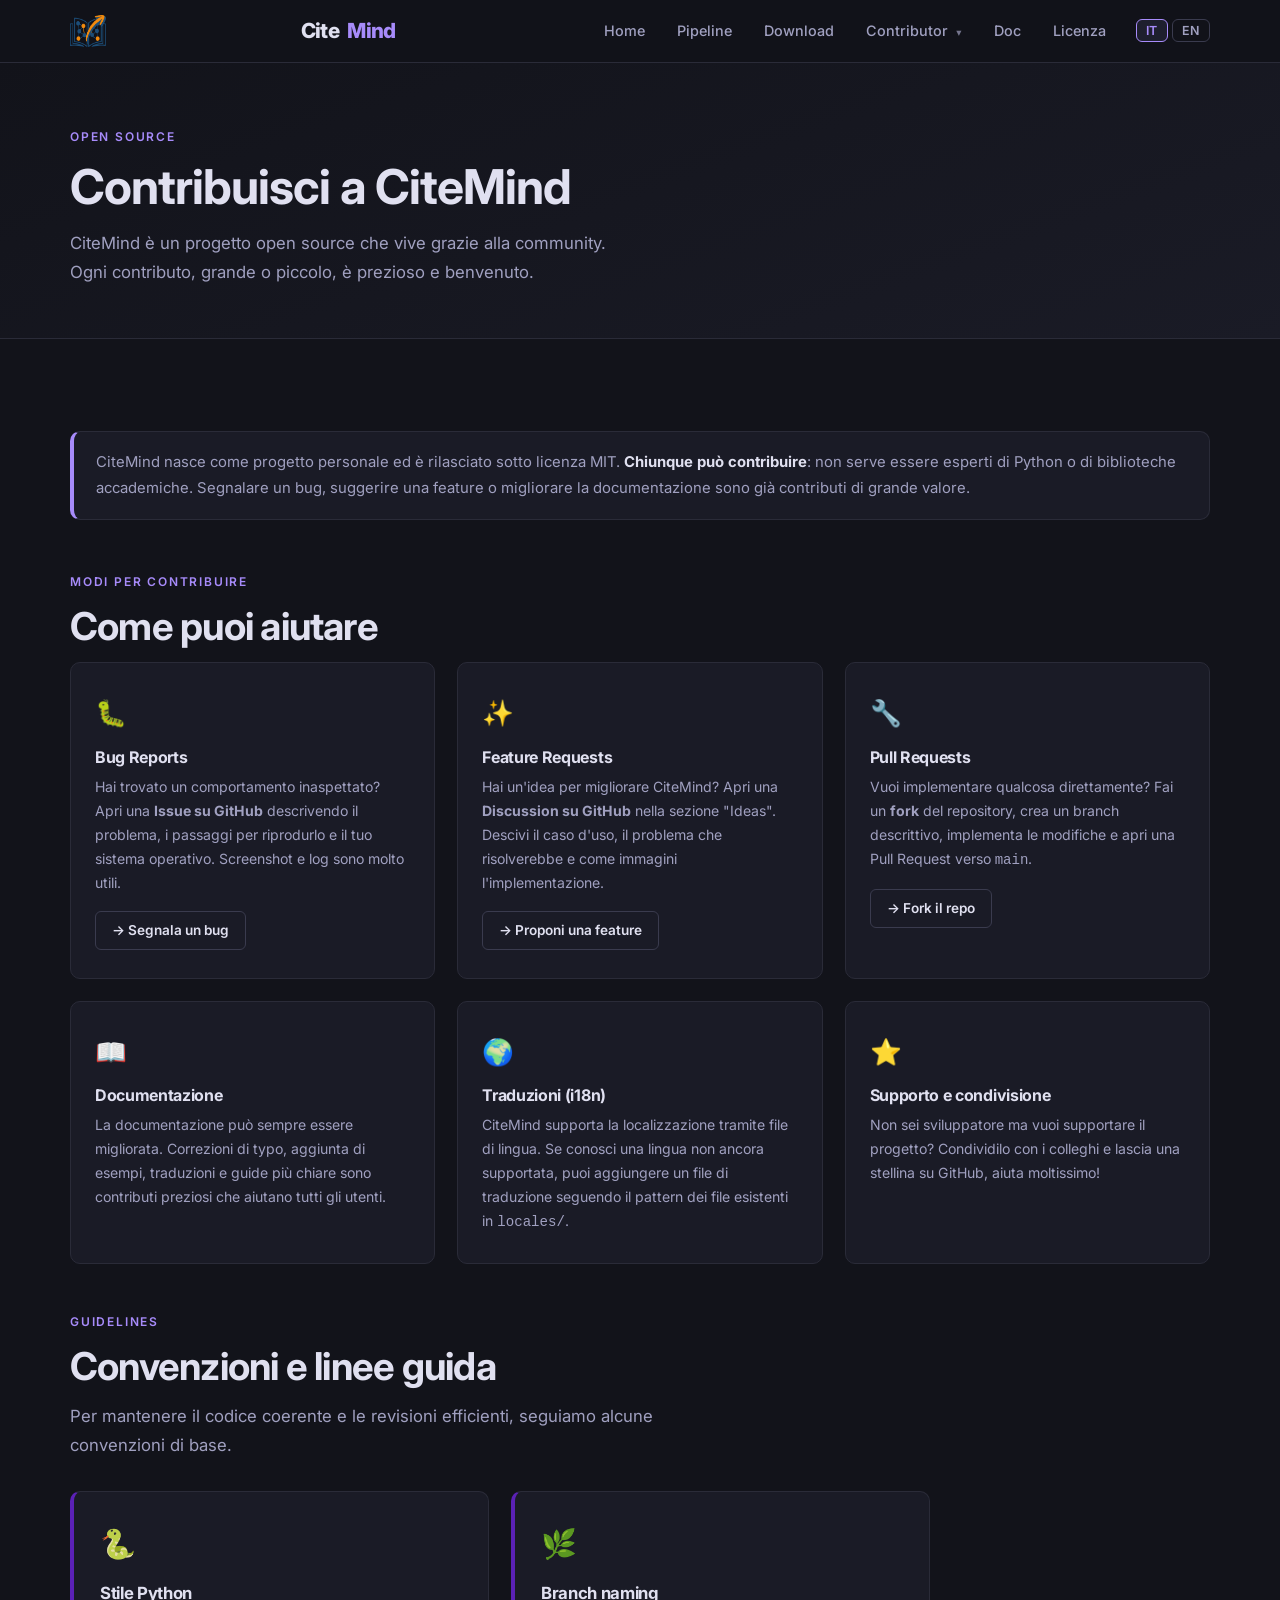
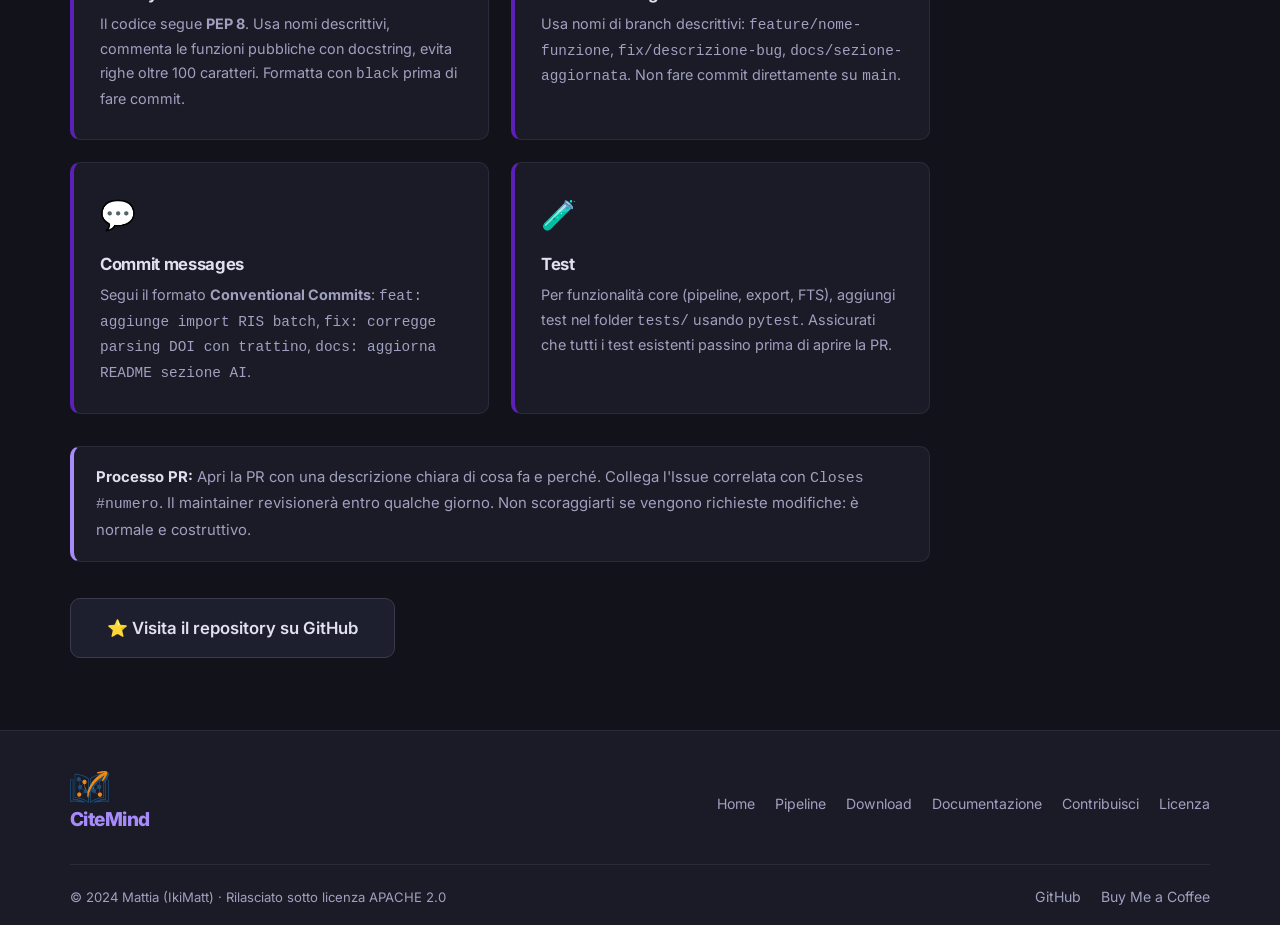
==== commit 3ab09170: "Update contributor.html" ====
--- a/contributor.html
+++ b/contributor.html
@@ -268,7 +268,7 @@
       </div>
     </div>
     <div class="footer-bottom">
-      <p>© 2024 Mattia (IkiMatt) · <span class="lang-it">Rilasciato sotto licenza MIT</span><span class="lang-en">Released under MIT License</span></p>
+      <p>© 2024 Mattia (IkiMatt) · <span class="lang-it">Rilasciato sotto licenza APACHE 2.0</span><span class="lang-en">Released under Apache 2.0 License</span></p>
       <div class="footer-links">
         <a href="https://github.com/IkiMatt/CiteMind" target="_blank" rel="noopener">GitHub</a>
         <a href="https://buymeacoffee.com/ikimattia" target="_blank" rel="noopener">Buy Me a Coffee</a>
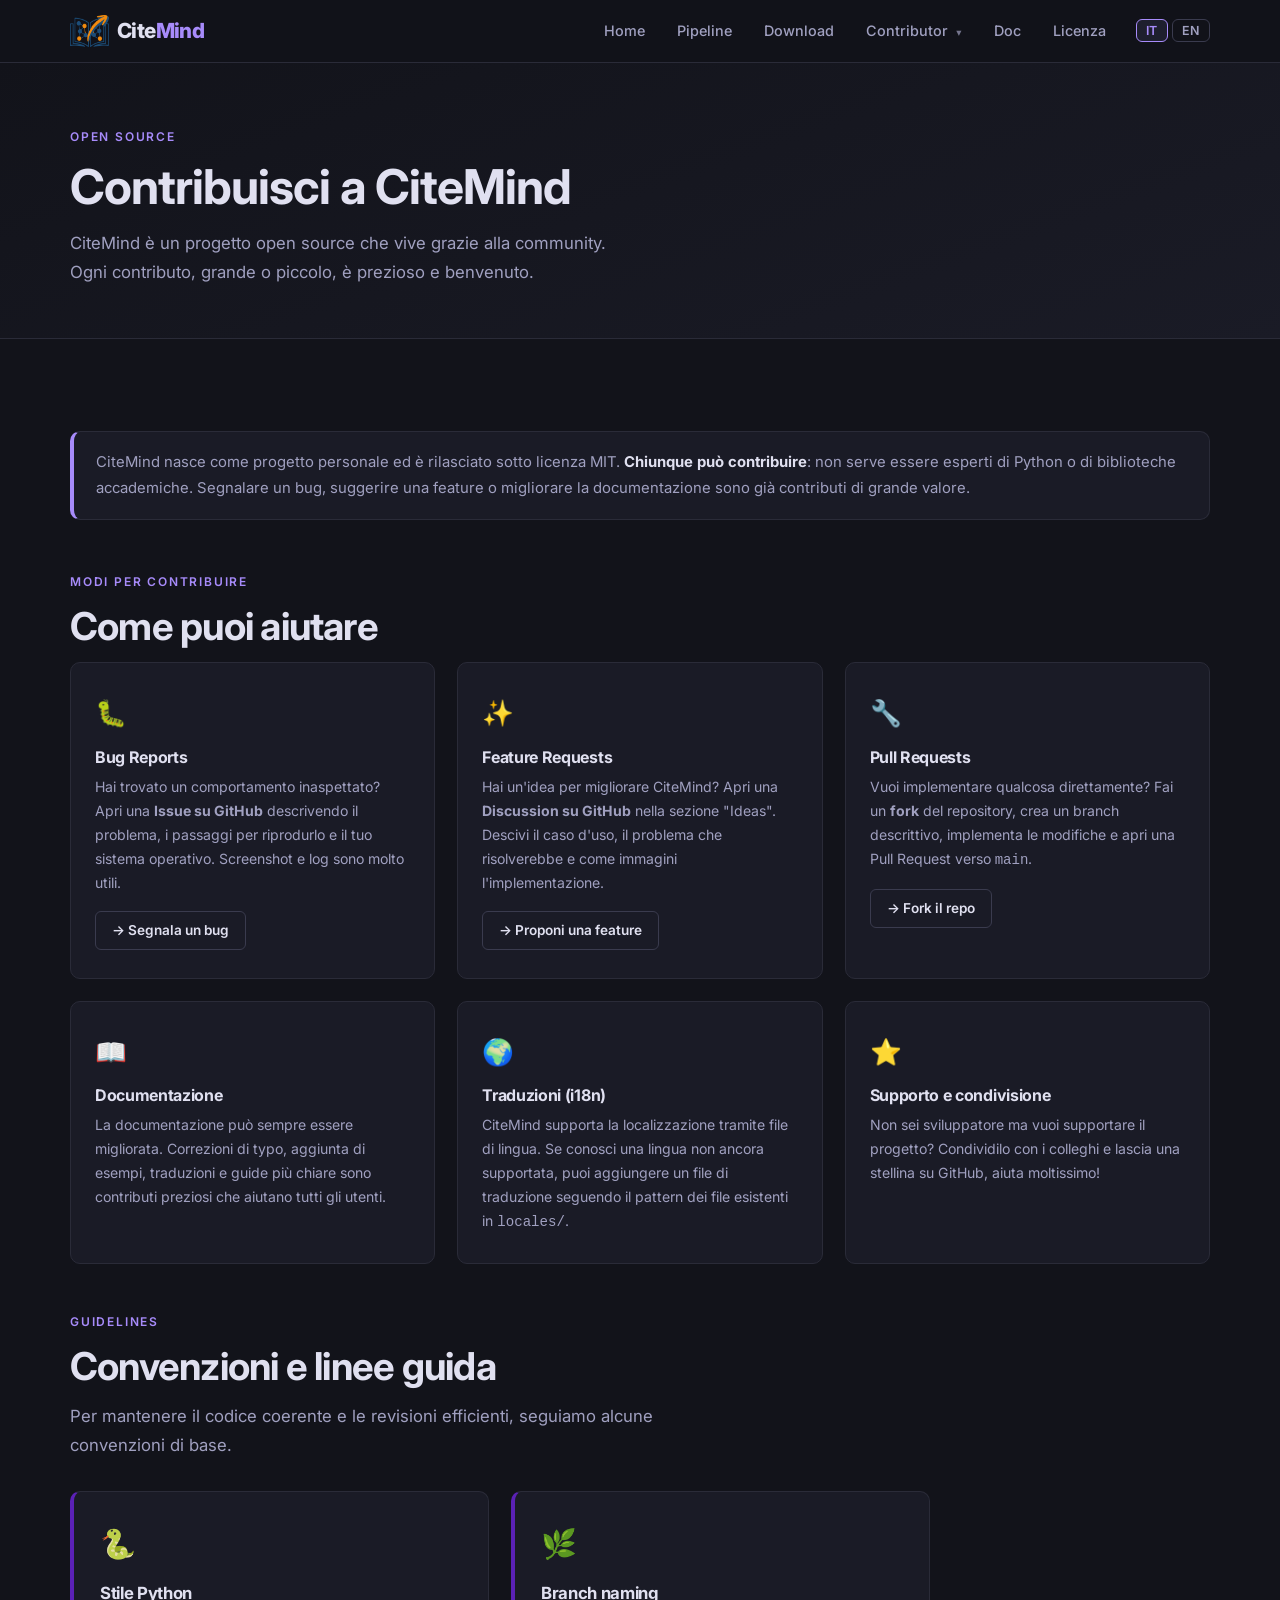
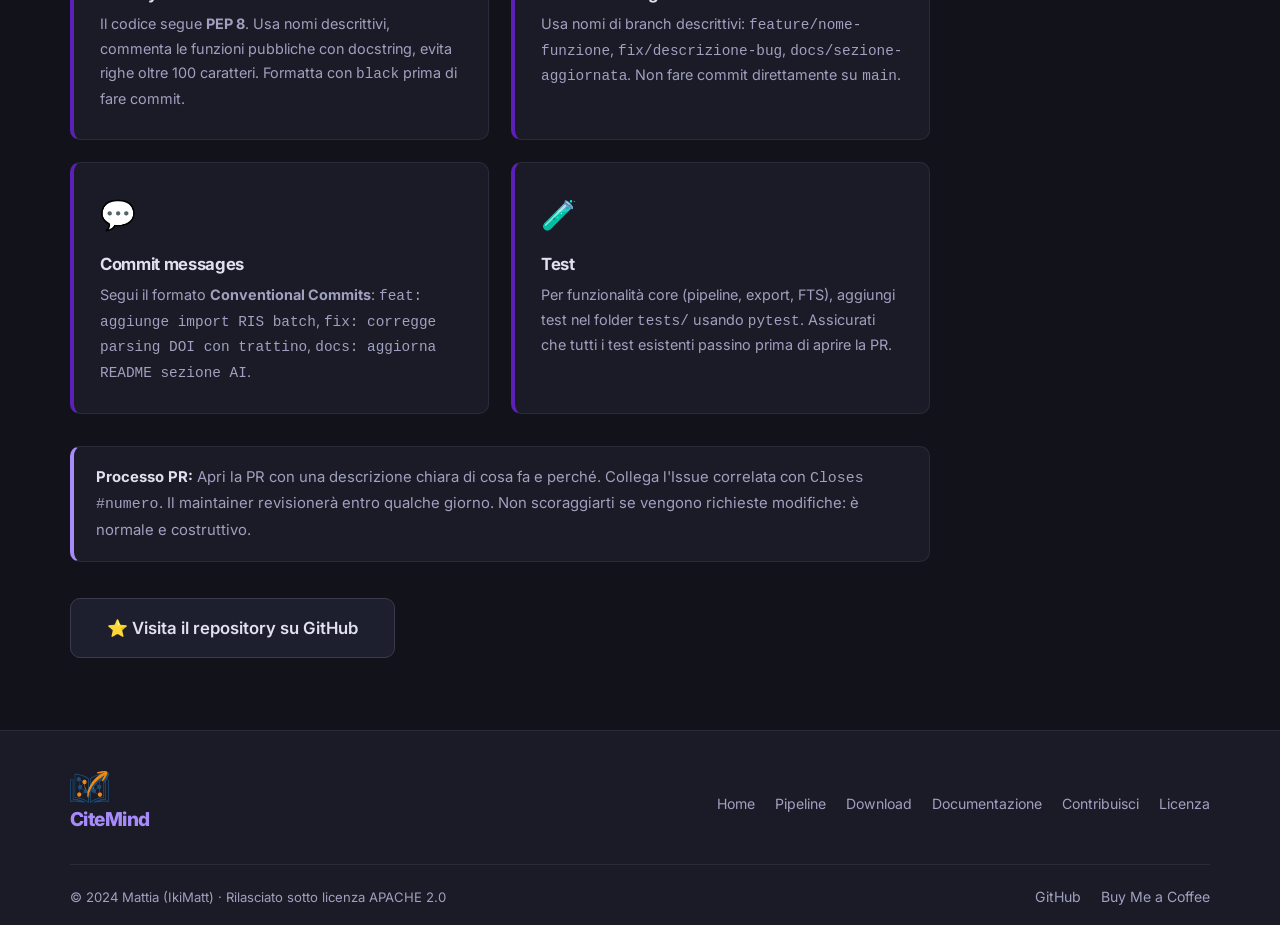
==== commit 7d2c3b79: "Update contributor.html" ====
--- a/contributor.html
+++ b/contributor.html
@@ -20,8 +20,10 @@
 <!-- ── Header ─────────────────────────────────────────────── -->
 <header>
   <nav class="container">
-    <img src="Logo.png" alt="CiteMind Logo" class="logo-img" width="36" height="32">
-    <a href="index.html" class="nav-logo">Cite<span class="logo-accent">Mind</span></a>
+    <a href="index.html" class="nav-logo">
+      <img src="Logo.png" alt="CiteMind Logo" class="logo-img" width="39" height="32">
+      <span>Cite<span class="logo-accent">Mind</span></span>
+    </a>
     <ul class="nav-links">
       <li><a href="index.html">Home</a></li>
       <li><a href="pipeline.html">Pipeline</a></li>
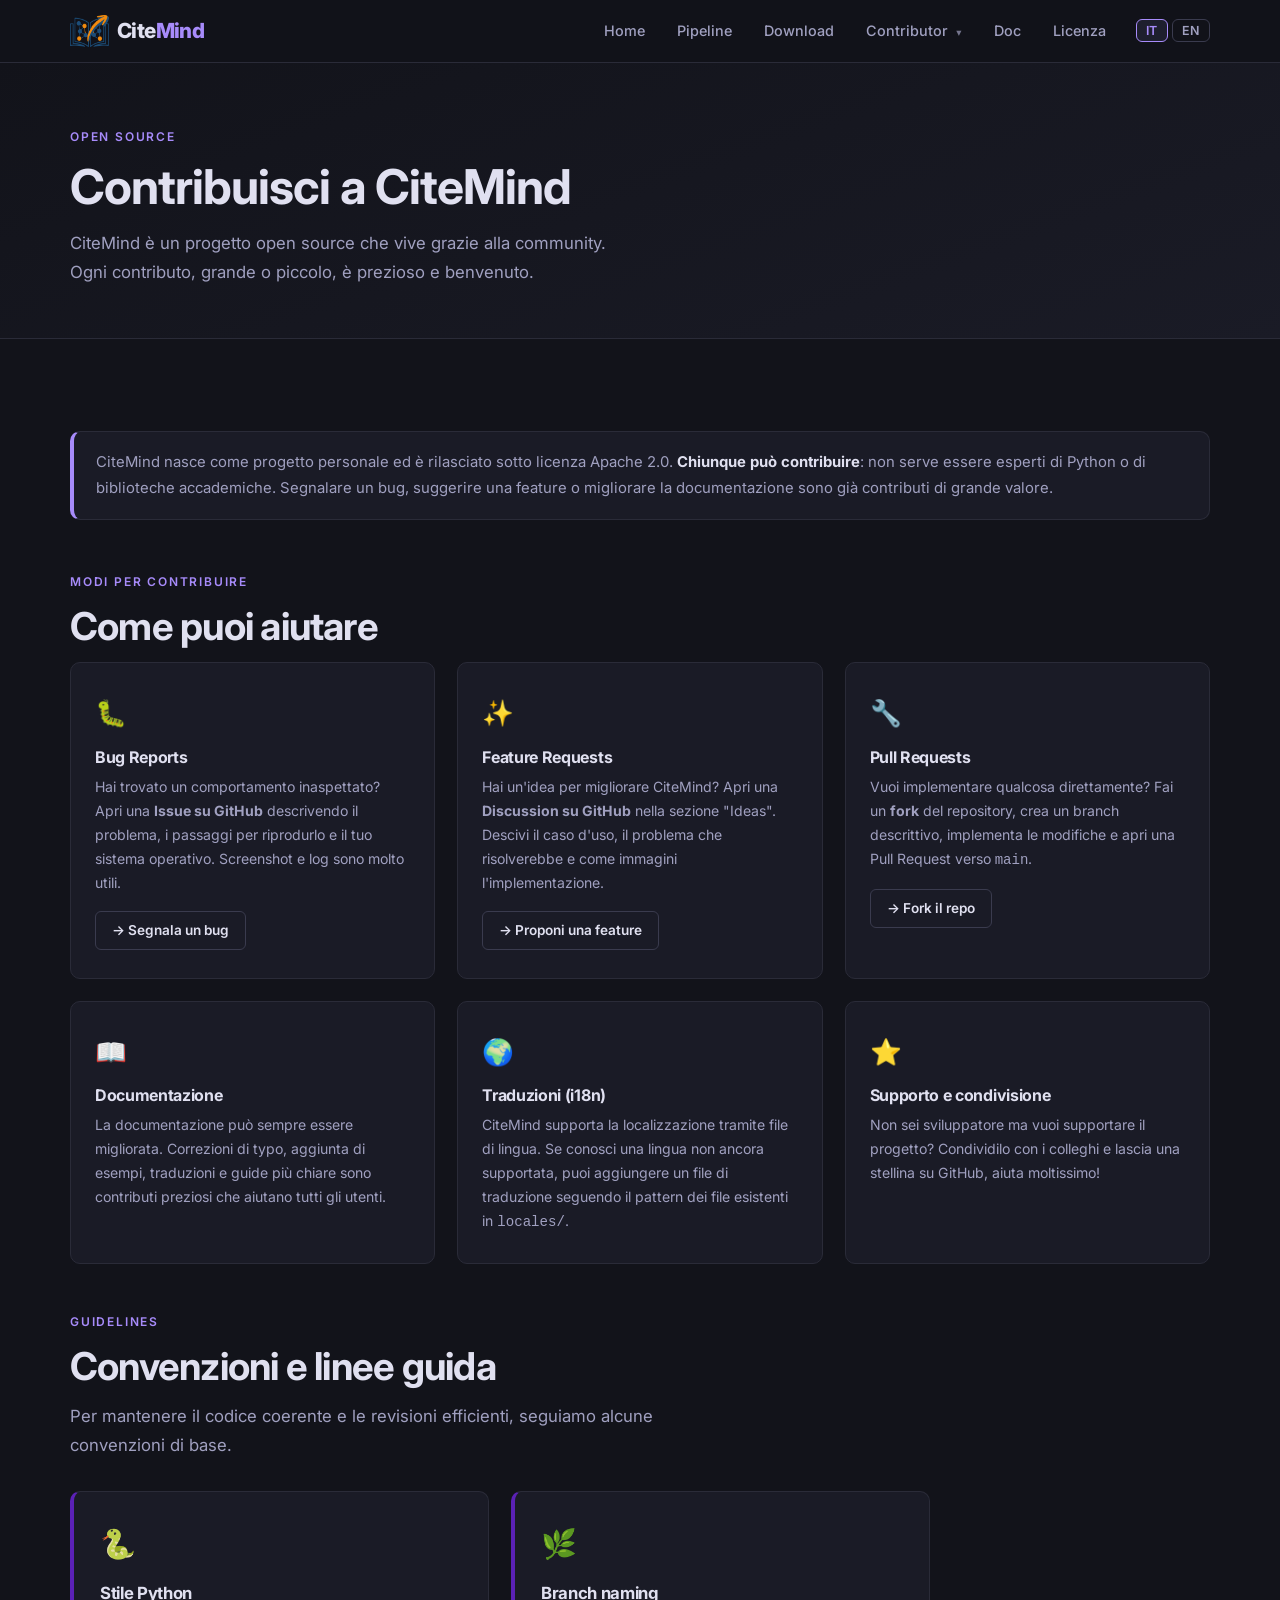
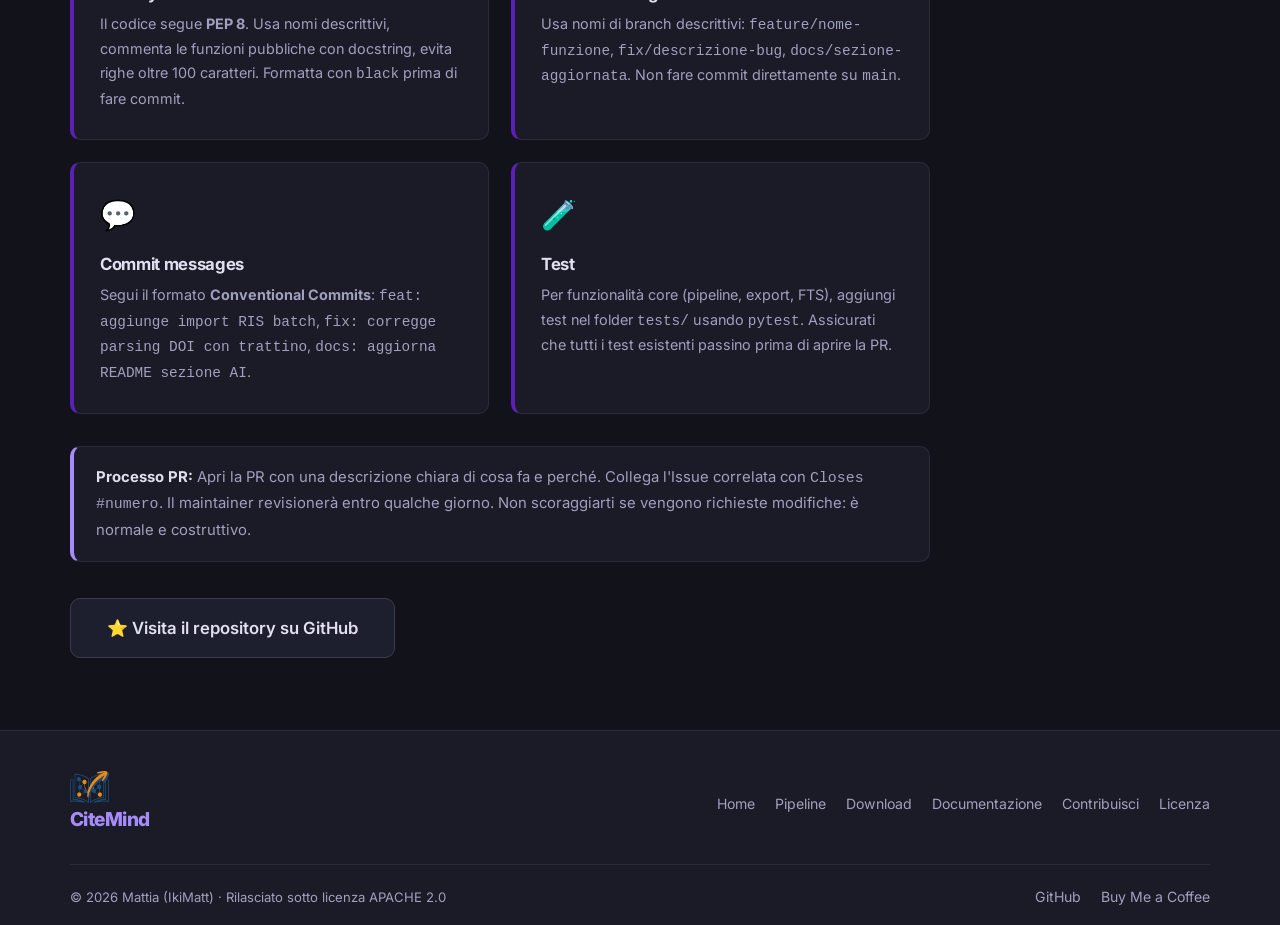
==== commit 6d78ea7e: "Update license information from MIT to Apache 2.0" ====
--- a/contributor.html
+++ b/contributor.html
@@ -65,8 +65,8 @@
   <div class="container">
     <div class="info-box">
       <p>
-        <span class="lang-it">CiteMind nasce come progetto personale ed è rilasciato sotto licenza MIT. <strong>Chiunque può contribuire</strong>: non serve essere esperti di Python o di biblioteche accademiche. Segnalare un bug, suggerire una feature o migliorare la documentazione sono già contributi di grande valore.</span>
-        <span class="lang-en">CiteMind started as a personal project and is released under the MIT licence. <strong>Anyone can contribute</strong>: you don't need to be an expert in Python or academic libraries. Reporting a bug, suggesting a feature, or improving the documentation are already highly valuable contributions.</span>
+        <span class="lang-it">CiteMind nasce come progetto personale ed è rilasciato sotto licenza Apache 2.0. <strong>Chiunque può contribuire</strong>: non serve essere esperti di Python o di biblioteche accademiche. Segnalare un bug, suggerire una feature o migliorare la documentazione sono già contributi di grande valore.</span>
+        <span class="lang-en">CiteMind started as a personal project and is released under the Apache 2.0 licence. <strong>Anyone can contribute</strong>: you don't need to be an expert in Python or academic libraries. Reporting a bug, suggesting a feature, or improving the documentation are already highly valuable contributions.</span>
       </p>
     </div>
 
@@ -270,7 +270,7 @@
       </div>
     </div>
     <div class="footer-bottom">
-      <p>© 2024 Mattia (IkiMatt) · <span class="lang-it">Rilasciato sotto licenza APACHE 2.0</span><span class="lang-en">Released under Apache 2.0 License</span></p>
+      <p>© 2026 Mattia (IkiMatt) · <span class="lang-it">Rilasciato sotto licenza APACHE 2.0</span><span class="lang-en">Released under Apache 2.0 License</span></p>
       <div class="footer-links">
         <a href="https://github.com/IkiMatt/CiteMind" target="_blank" rel="noopener">GitHub</a>
         <a href="https://buymeacoffee.com/ikimattia" target="_blank" rel="noopener">Buy Me a Coffee</a>
